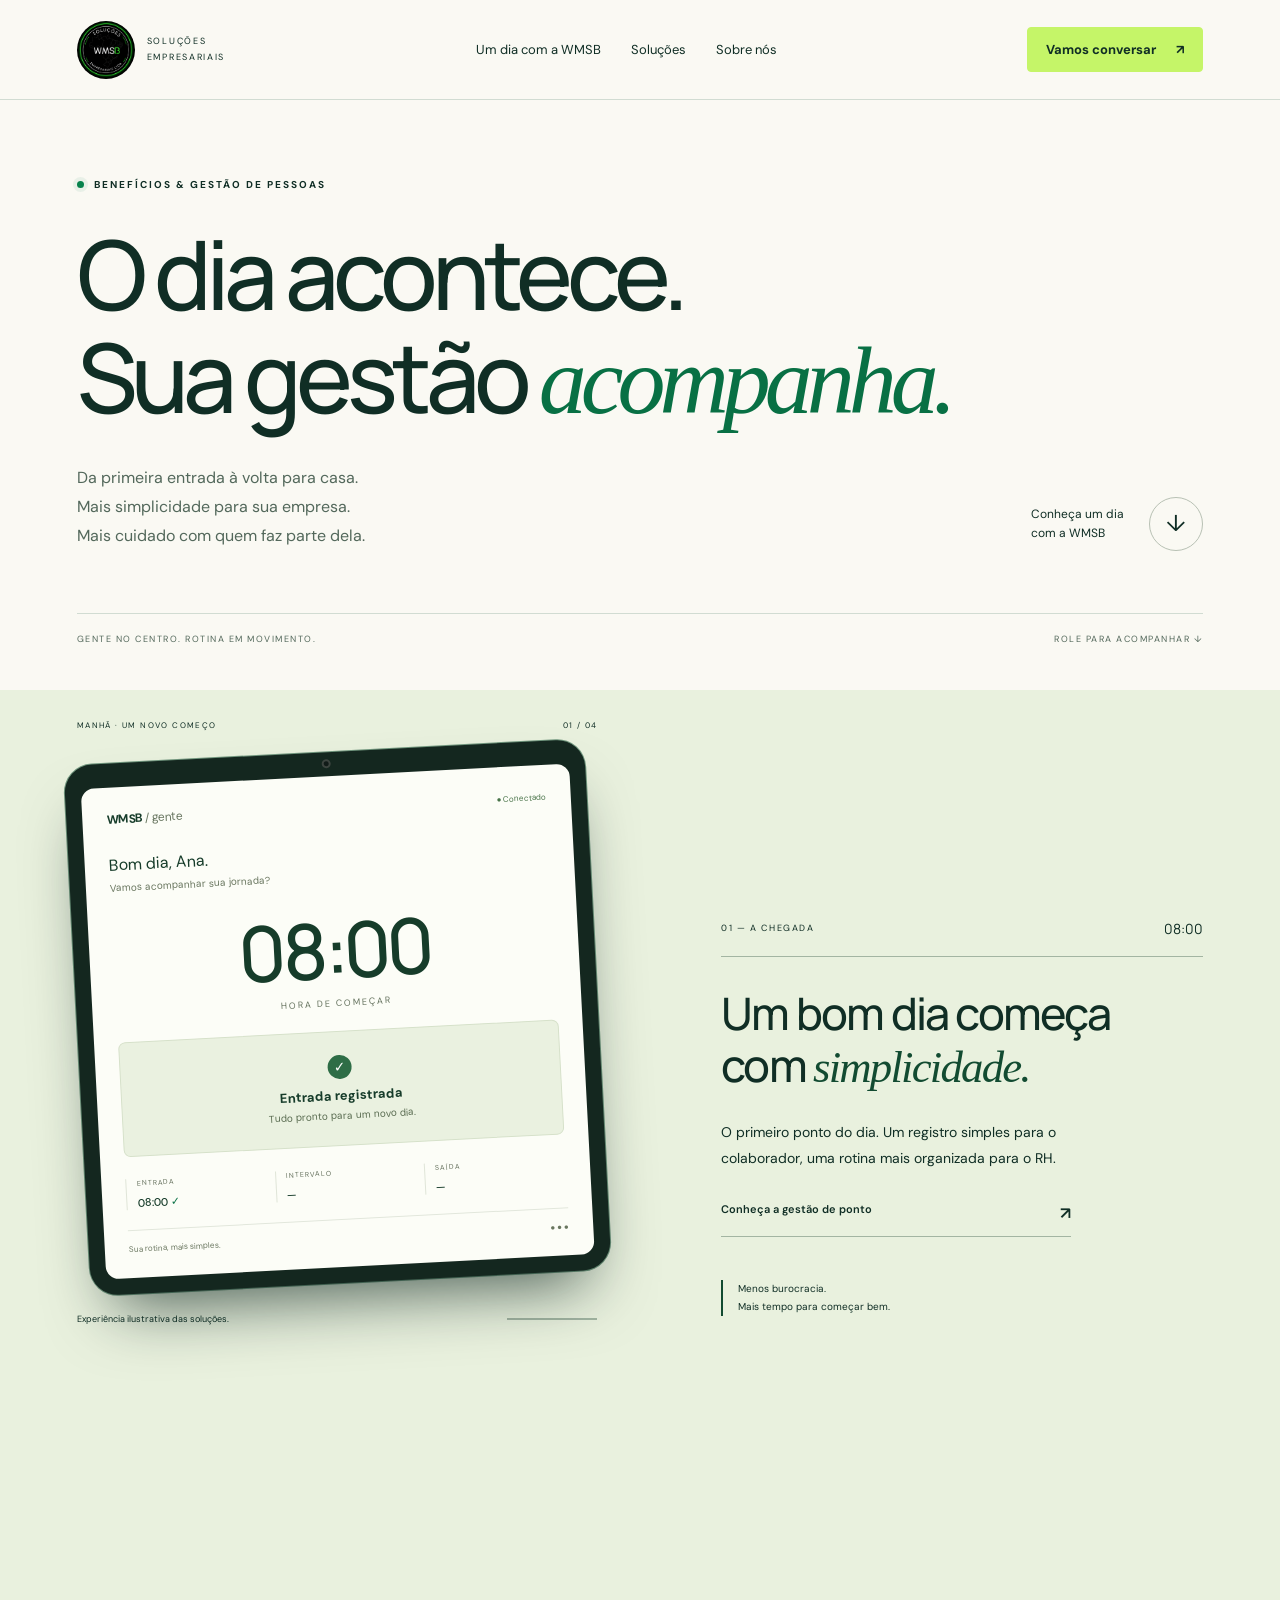
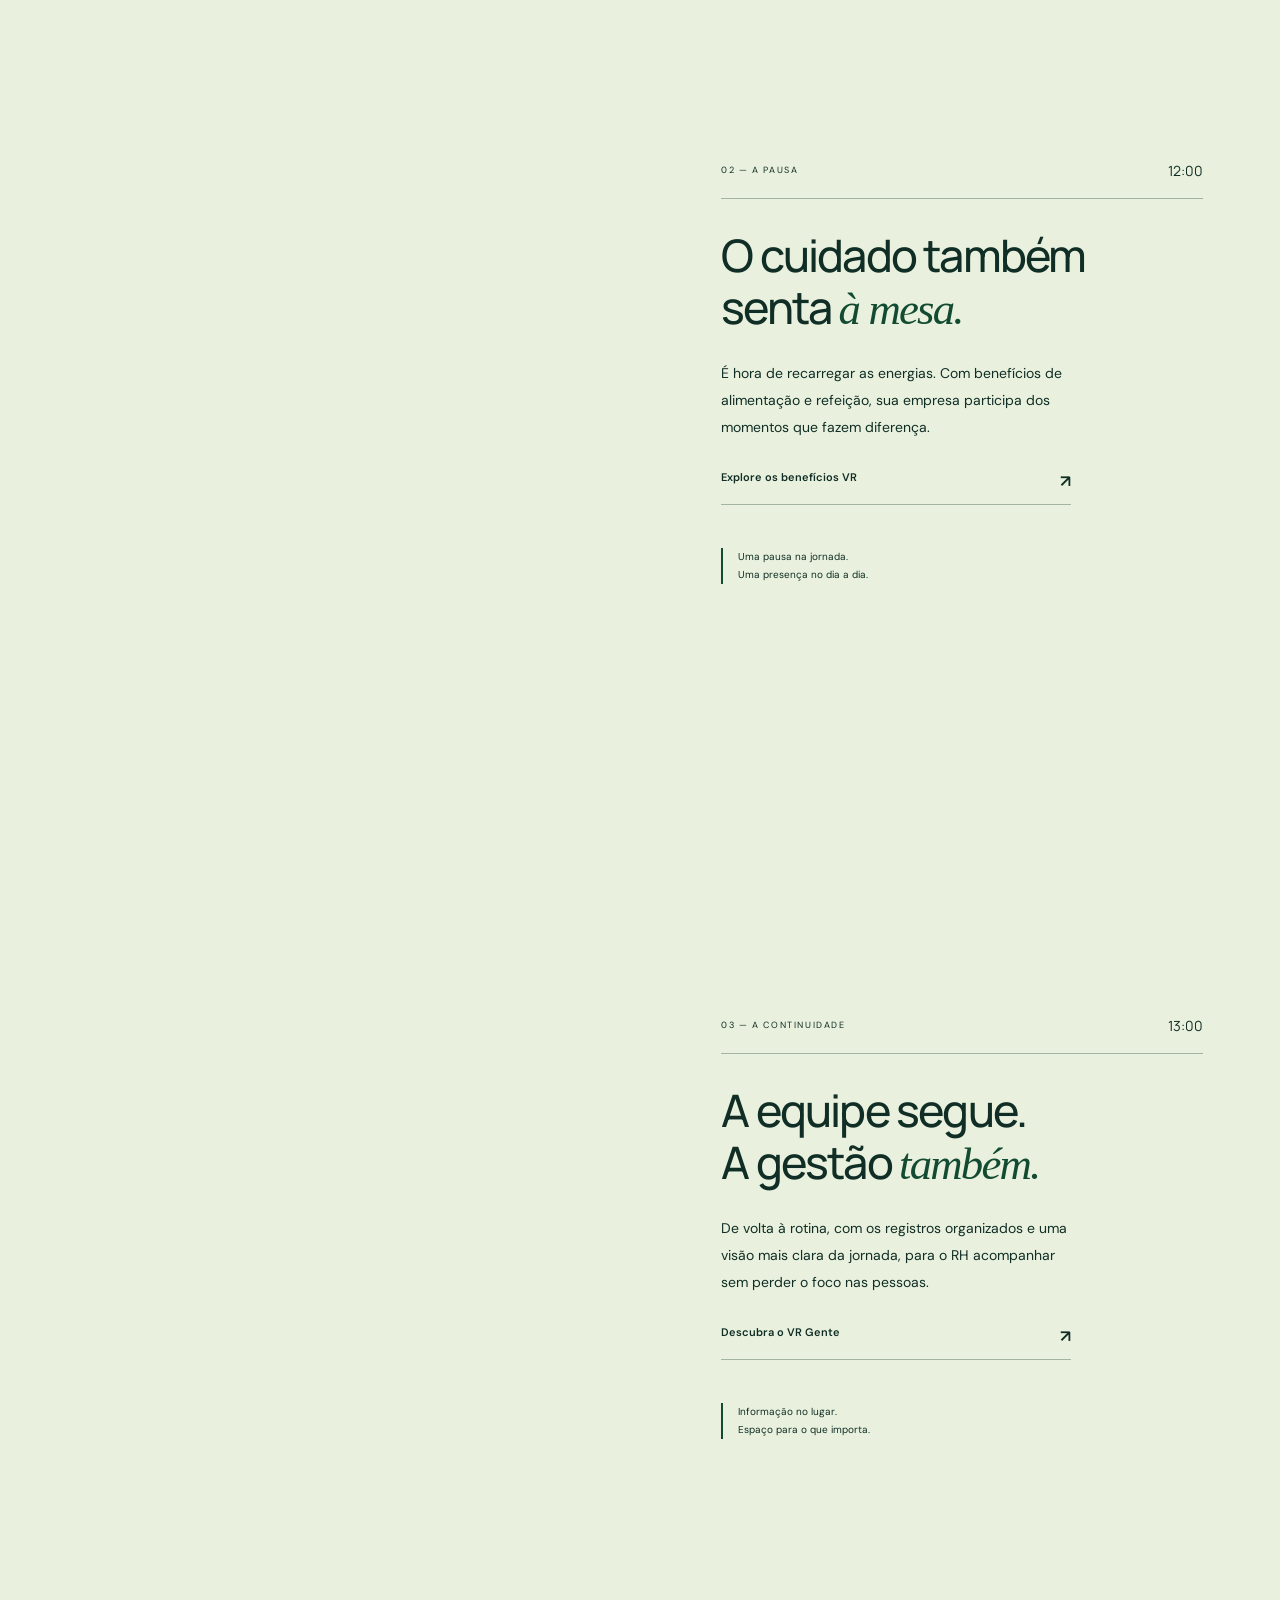
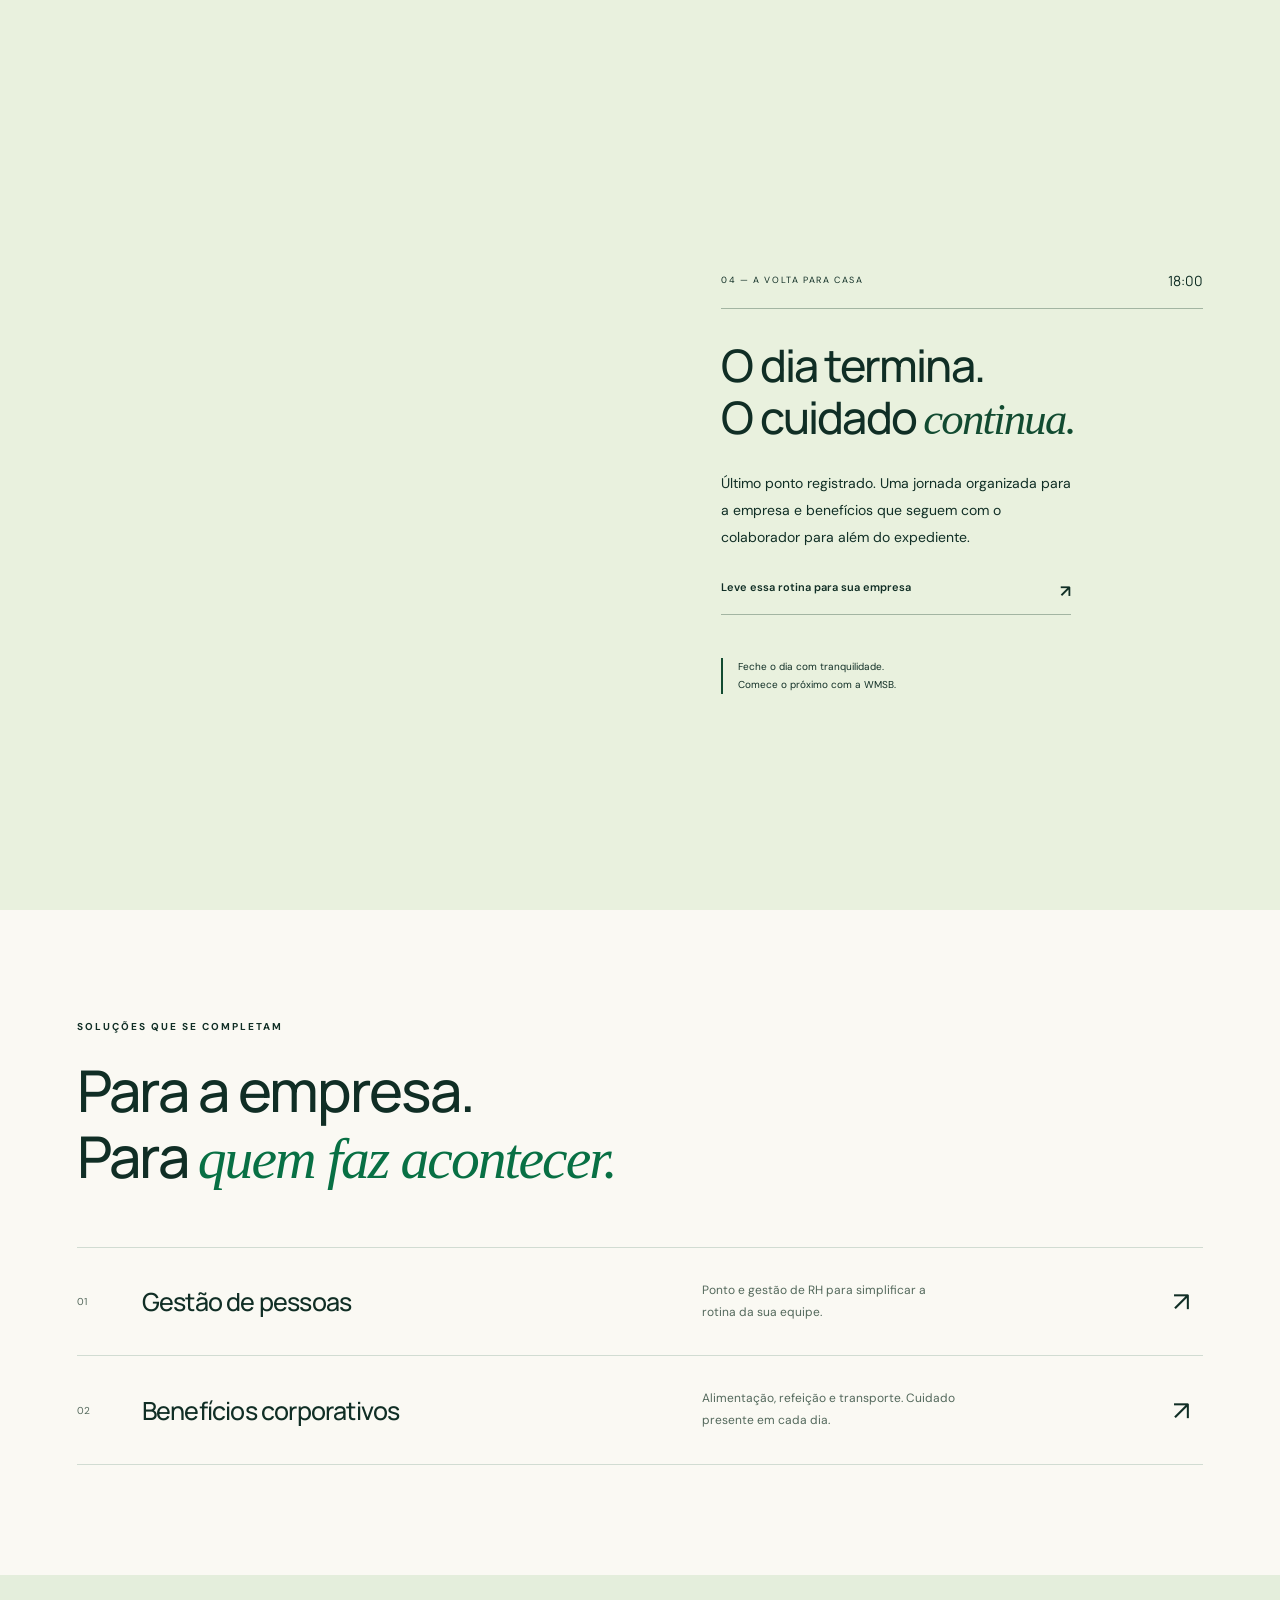
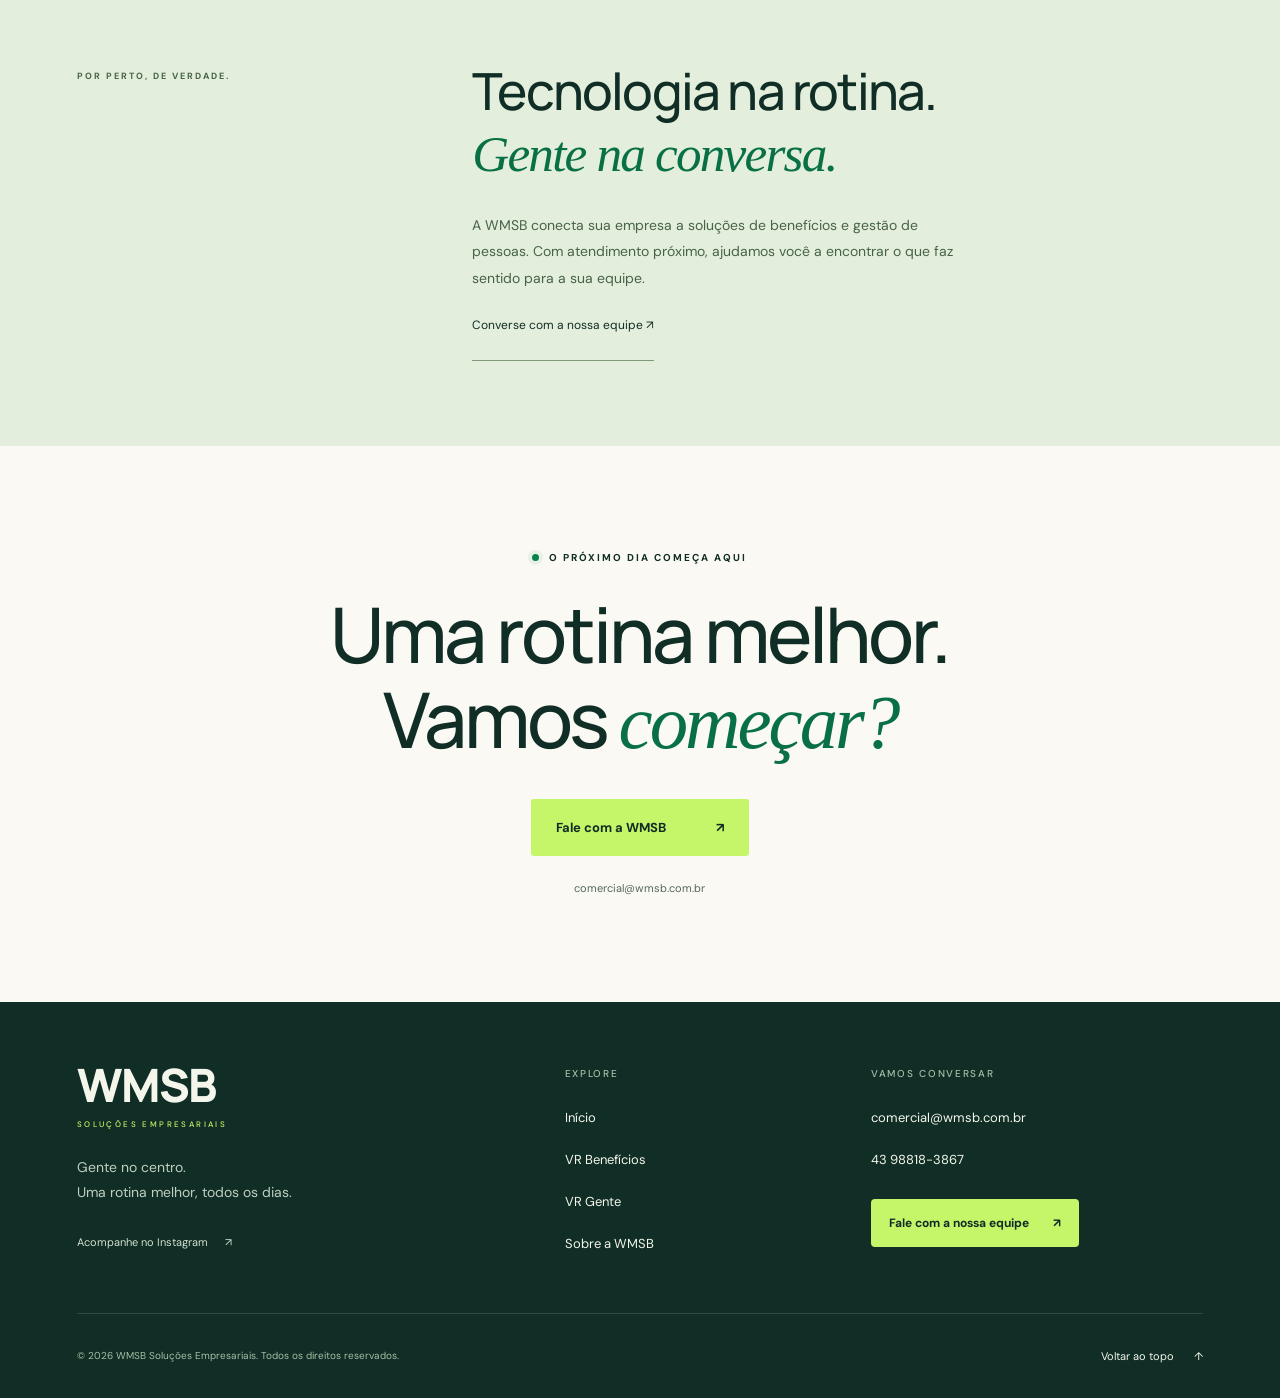
==== index.html @ fb1e9e21 "Add files via upload" ====
<!DOCTYPE html>
<html lang="pt-BR">
<head>
<meta charset="UTF-8"><meta name="viewport" content="width=device-width, initial-scale=1"><meta name="description" content="Benefícios corporativos e gestão de pessoas que acompanham cada momento do seu dia. Conheça a WMSB."><meta name="theme-color" content="#f4f3ed"><title>WMSB — O dia acontece. Sua gestão acompanha.</title><link rel="icon" href="img/favicon.png"><link rel="preconnect" href="https://fonts.googleapis.com"><link rel="preconnect" href="https://fonts.gstatic.com" crossorigin><link href="https://fonts.googleapis.com/css2?family=DM+Sans:wght@400;500;600;700&family=Manrope:wght@400;500;600;700;800&display=swap" rel="stylesheet"><link rel="stylesheet" href="story.css"><script src="story.js" defer></script>
</head>
<body>
<a class="skip" href="#conteudo">Ir para o conteúdo</a>
<header class="header"><a href="#inicio" class="brand" aria-label="WMSB início"><img src="img/logo.png" alt="WMSB"><span>SOLUÇÕES<br>EMPRESARIAIS</span></a><nav aria-label="Menu principal"><a href="#jornada">Um dia com a WMSB</a><a href="#solucoes">Soluções</a><a href="#sobre">Sobre nós</a></nav><a class="contact" href="https://wa.me/5543988183867" target="_blank" rel="noopener noreferrer">Vamos conversar <span aria-hidden="true">↗</span></a></header>
<main id="conteudo">
<section class="hero wrap" id="inicio"><div class="eyebrow"><span class="dot"></span> BENEFÍCIOS & GESTÃO DE PESSOAS</div><h1>O dia acontece.<br>Sua gestão <em>acompanha.</em></h1><div class="hero-bottom"><p>Da primeira entrada à volta para casa.<br>Mais simplicidade para sua empresa.<br>Mais cuidado com quem faz parte dela.</p><a class="round-link" href="#jornada"><span>Conheça um dia<br>com a WMSB</span><span class="circle" aria-hidden="true">↓</span></a></div><div class="hero-rule"><span>GENTE NO CENTRO. ROTINA EM MOVIMENTO.</span><span>ROLE PARA ACOMPANHAR ↓</span></div></section>
<div class="journey-intro wrap"><span class="eyebrow">CADA MOMENTO IMPORTA</span><p>Acompanhe um dia<br><em>com a WMSB.</em></p></div>
<section class="journey" id="jornada" aria-label="Uma jornada com a WMSB"><div class="journey-layout wrap"><div class="device-column"><div class="device-sticky"><div class="device-caption"><span id="day-phase">MANHÃ · UM NOVO COMEÇO</span><span id="scene-number">01 / 04</span></div><div class="tablet" data-scene="0"><div class="camera" aria-hidden="true"></div><div class="screen"><div class="screen-top"><strong>WMSB<span> / gente</span></strong><span class="online">● Conectado</span></div><div class="screen-greeting"><span id="greeting">Bom dia, Ana.</span><small>Vamos acompanhar sua jornada?</small></div><div class="clock" id="clock">08:00</div><div class="clock-label" id="clock-label">Hora de começar</div><div class="screen-content"><div class="confirm-mark" aria-hidden="true">✓</div><strong id="screen-title">Entrada registrada</strong><p id="screen-description">Tudo pronto para um novo dia.</p></div><div class="records"><div><span>ENTRADA</span><strong>08:00 <b>✓</b></strong></div><div><span>INTERVALO</span><strong id="record-break">—</strong></div><div><span>SAÍDA</span><strong id="record-exit">—</strong></div></div><div class="screen-bottom"><span>Sua rotina, mais simples.</span><span>● ● ●</span></div></div></div><div class="device-foot"><span>Experiência ilustrativa das soluções.</span><div class="progress-track"><span id="progress"></span></div></div></div></div>
<div class="mobile-clockbar" aria-hidden="true"><span class="mini-brand">WMSB<span> SUA JORNADA</span></span><div class="mini-time" id="mobile-clock">08:00</div><span class="mini-status" id="mobile-status">Entrada registrada</span><div class="mini-progress"><span id="mobile-progress"></span></div></div>
<div class="chapters">
<article class="chapter" data-step="0"><div class="chapter-label">01 — A CHEGADA <span>08:00</span></div><h2>Um bom dia começa<br>com <em>simplicidade.</em></h2><p>O primeiro ponto do dia. Um registro simples para o colaborador, uma rotina mais organizada para o RH.</p><a href="vr-gente.html">Conheça a gestão de ponto <span>↗</span></a><div class="chapter-note">Menos burocracia.<br>Mais tempo para começar bem.</div></article>
<article class="chapter" data-step="1"><div class="chapter-label">02 — A PAUSA <span>12:00</span></div><h2>O cuidado também<br>senta <em>à mesa.</em></h2><p>É hora de recarregar as energias. Com benefícios de alimentação e refeição, sua empresa participa dos momentos que fazem diferença.</p><a href="vr-beneficios.html">Explore os benefícios VR <span>↗</span></a><div class="chapter-note">Uma pausa na jornada.<br>Uma presença no dia a dia.</div></article>
<article class="chapter" data-step="2"><div class="chapter-label">03 — A CONTINUIDADE <span>13:00</span></div><h2>A equipe segue.<br>A gestão <em>também.</em></h2><p>De volta à rotina, com os registros organizados e uma visão mais clara da jornada, para o RH acompanhar sem perder o foco nas pessoas.</p><a href="vr-gente.html">Descubra o VR Gente <span>↗</span></a><div class="chapter-note">Informação no lugar.<br>Espaço para o que importa.</div></article>
<article class="chapter" data-step="3"><div class="chapter-label">04 — A VOLTA PARA CASA <span>18:00</span></div><h2>O dia termina.<br>O cuidado <em>continua.</em></h2><p>Último ponto registrado. Uma jornada organizada para a empresa e benefícios que seguem com o colaborador para além do expediente.</p><a href="#contato">Leve essa rotina para sua empresa <span>↗</span></a><div class="chapter-note">Feche o dia com tranquilidade.<br>Comece o próximo com a WMSB.</div></article>
</div></div></section>
<section class="solutions wrap" id="solucoes"><div class="section-heading"><span class="eyebrow">SOLUÇÕES QUE SE COMPLETAM</span><h2>Para a empresa.<br>Para <em>quem faz acontecer.</em></h2></div><a class="solution-row" href="vr-gente.html"><span class="row-number">01</span><h3>Gestão de pessoas</h3><p>Ponto e gestão de RH para simplificar a rotina da sua equipe.</p><span class="row-arrow">↗</span></a><a class="solution-row" href="vr-beneficios.html"><span class="row-number">02</span><h3>Benefícios corporativos</h3><p>Alimentação, refeição e transporte. Cuidado presente em cada dia.</p><span class="row-arrow">↗</span></a></section>
<section class="about" id="sobre"><div class="wrap about-grid"><span class="eyebrow">POR PERTO, DE VERDADE.</span><div><h2>Tecnologia na rotina.<br><em>Gente na conversa.</em></h2><p>A WMSB conecta sua empresa a soluções de benefícios e gestão de pessoas. Com atendimento próximo, ajudamos você a encontrar o que faz sentido para a sua equipe.</p><a href="https://wa.me/5543988183867" target="_blank" rel="noopener noreferrer">Converse com a nossa equipe ↗</a></div></div></section>
<section class="closing wrap" id="contato"><div class="eyebrow"><span class="dot"></span> O PRÓXIMO DIA COMEÇA AQUI</div><h2>Uma rotina melhor.<br>Vamos <em>começar?</em></h2><a class="button" href="https://wa.me/5543988183867?text=Ol%C3%A1!%20Quero%20conhecer%20as%20solu%C3%A7%C3%B5es%20da%20WMSB%20para%20minha%20empresa." target="_blank" rel="noopener noreferrer">Fale com a WMSB <span>↗</span></a><a class="email" href="mailto:comercial@wmsb.com.br">comercial@wmsb.com.br</a></section>
</main><footer class="site-footer"><div class="wrap footer-main"><div class="footer-identity"><a class="footer-wordmark" href="index.html" aria-label="WMSB início">WMSB<span>SOLUÇÕES EMPRESARIAIS</span></a><p>Gente no centro.<br>Uma rotina melhor, todos os dias.</p><a class="footer-social-link" href="https://www.instagram.com/wmsbsolucoes/" target="_blank" rel="noopener noreferrer">Acompanhe no Instagram <span aria-hidden="true">↗</span></a></div><nav class="footer-column" aria-label="Navegação do rodapé"><h2>Explore</h2><a href="index.html">Início</a><a href="vr-beneficios.html">VR Benefícios</a><a href="vr-gente.html">VR Gente</a><a href="index.html#sobre">Sobre a WMSB</a></nav><div class="footer-column footer-talk"><h2>Vamos conversar</h2><a href="mailto:comercial@wmsb.com.br">comercial@wmsb.com.br</a><a href="tel:+5543988183867">43 98818-3867</a><a class="footer-contact" href="https://wa.me/5543988183867">Fale com a nossa equipe <span aria-hidden="true">↗</span></a></div></div><div class="wrap footer-base"><small>© 2026 WMSB Soluções Empresariais.<br class="footer-mobile-break"> Todos os direitos reservados.</small><a href="#inicio">Voltar ao topo <span aria-hidden="true">↑</span></a></div></footer>
<dialog class="contact-dialog" id="contact-dialog" aria-labelledby="contact-title" aria-describedby="contact-description">
<div class="dialog-heading"><span class="eyebrow">VAMOS CONVERSAR</span><button type="button" class="dialog-close" aria-label="Fechar formulário">×</button></div>
<h2 id="contact-title">O próximo passo<br>é <em>com a gente.</em></h2>
<p id="contact-description">Conte um pouco sobre sua empresa. Ao continuar, seus dados serão enviados em uma mensagem no WhatsApp.</p>
<form id="contact-form">
<div class="form-grid">
<label>Seu nome<input name="nome" autocomplete="name" required maxlength="120"></label>
<label>Empresa<input name="empresa" autocomplete="organization" required maxlength="160"></label>
<label>Ramo de atividade<input name="ramo" required maxlength="160"></label>
<label>Quantidade de funcionários<input name="funcionarios" type="number" min="1" step="1" inputmode="numeric" required></label>
<label class="full-field">Solução de interesse<select name="solucao" required><option value="" disabled selected>Selecione uma solução</option><option>VR Gente</option><option>VR Benefícios</option></select></label>
<label class="full-field">Dúvidas ou mensagem <span class="optional">(opcional)</span><textarea name="mensagem" rows="3" maxlength="2000" placeholder="Como podemos ajudar sua equipe?"></textarea></label>
</div>
<div class="form-actions"><button class="cancel-contact" type="button">Cancelar</button><button class="send-contact" type="submit">Continuar no WhatsApp <span aria-hidden="true">↗</span></button></div>
</form></dialog>
<script src="contact.js" defer></script>
</body></html>
---- story.css ----
:root{--paper:#f4f3ed;--ink:#19352b;--green:#276b46;--muted:#68746a;--line:#d6dbd1;--accent:#d5ec9e}*{box-sizing:border-box}html{scroll-behavior:smooth;scroll-padding-top:100px}body{margin:0;background:var(--paper);color:var(--ink);font-family:'DM Sans',sans-serif;-webkit-font-smoothing:antialiased}a{color:inherit;text-decoration:none}a:focus-visible{outline:3px solid var(--green);outline-offset:6px}::selection{background:var(--accent)}.wrap{width:min(1240px,88%);margin-inline:auto}.header{min-height:100px;display:flex;align-items:center;justify-content:space-between;padding:16px 6%;gap:24px;border-bottom:1px solid var(--line)}.brand{display:flex;align-items:center;gap:12px}.brand img{height:58px;width:58px;object-fit:contain;border-radius:50%}.brand>span{font-size:9px;letter-spacing:1.7px;line-height:1.7}.header nav{display:flex;gap:30px;font-size:13px}.header nav a:hover,.email:hover{text-decoration:underline}.contact{font-size:13px;padding:13px 18px;border:1px solid #aab8a9;border-radius:4px}.contact span{margin-left:20px}.hero{padding-top:78px}.eyebrow{font-size:10px;font-weight:700;letter-spacing:2px;display:flex;gap:10px;align-items:center}.dot{width:7px;height:7px;background:var(--green);border-radius:50%}h1,h2,h3,p{margin:0}h1,h2,h3{font-family:Manrope,sans-serif;font-weight:500}h1{font-size:clamp(54px,7.5vw,108px);line-height:1.07;letter-spacing:-6px;margin-top:32px}em{font-family:Georgia,serif;font-weight:400;color:var(--green)}.hero-bottom{display:flex;align-items:end;justify-content:space-between;padding:32px 0 62px}.hero-bottom p{font-size:16px;line-height:1.8;color:var(--muted)}.round-link{display:flex;align-items:center;gap:25px;font-size:12px;line-height:1.6}.circle{width:54px;height:54px;border:1px solid #b8c1b4;border-radius:50%;display:grid;place-items:center;font-size:23px;transition:background .2s}.round-link:hover .circle{background:var(--accent)}.hero-rule{border-top:1px solid var(--line);display:flex;justify-content:space-between;padding:19px 0;font-size:9px;letter-spacing:1.5px;color:var(--muted)}.journey{background:#e7ebdf;margin-top:26px}.journey-layout{display:grid;grid-template-columns:1.08fr 1fr;gap:11%}.device-column{min-width:0}.device-sticky{position:sticky;top:max(20px,calc((100vh - 570px)/2));padding:30px 0}.device-caption{display:flex;justify-content:space-between;font-size:8px;letter-spacing:1.4px;margin-bottom:22px;color:#5a6c59}.tablet{position:relative;border-radius:28px;padding:24px 16px 16px;background:#28312d;box-shadow:0 32px 48px -28px #213b3a80,0 0 0 1px #5c645d;transform:rotate(-3deg);transition:transform .7s}.tablet[data-scene="1"]{transform:rotate(1deg)}.tablet[data-scene="2"]{transform:rotate(-1deg)}.tablet[data-scene="3"]{transform:rotate(0)}.camera{position:absolute;top:9px;left:50%;width:5px;height:5px;background:#111b18;border-radius:50%;box-shadow:0 0 0 2px #3c443f}.screen{background:#fafbf6;border-radius:13px;padding:24px;overflow:hidden}.screen-top{display:flex;justify-content:space-between;align-items:center;font-size:12px}.screen-top strong{letter-spacing:-.5px}.screen-top strong span{font-weight:400;color:#687660}.online{color:#487348;font-size:8px}.screen-greeting{display:flex;flex-direction:column;gap:6px;margin-top:27px;font-size:16px}.screen-greeting small{font-size:10px;color:#69765f}.clock{font-family:Manrope,sans-serif;font-weight:500;font-size:clamp(60px,6vw,86px);letter-spacing:-5px;text-align:center;margin-top:18px;font-variant-numeric:tabular-nums;line-height:1.25}.clock-label{text-align:center;font-size:9px;text-transform:uppercase;letter-spacing:2px;color:#65725e}.screen-content{display:flex;flex-direction:column;align-items:center;justify-content:center;background:#eaf1e0;border:1px solid #d6e1ca;border-radius:7px;margin:22px 0;padding:15px 7px;min-height:115px;transition:background .4s}.confirm-mark{border-radius:50%;width:24px;height:24px;background:#2e6d46;color:white;display:grid;place-items:center;font-size:14px;margin-bottom:8px}.screen-content strong{font-size:13px}.screen-content p{font-size:10px;color:#5a6c51;margin-top:5px;text-align:center}.tablet[data-scene="1"] .screen-content{background:#f4edda;border-color:#e4d9ba}.tablet[data-scene="1"] .confirm-mark{background:#967d3b}.records{display:grid;grid-template-columns:repeat(3,1fr);gap:8px}.records>div{display:flex;flex-direction:column;gap:8px;border-left:1px solid #e0e5d8;padding-left:10px}.records span{font-size:7px;letter-spacing:1px;color:#65715d}.records strong{font-size:11px;font-weight:500}.records b{color:var(--green);font-weight:400}.screen-bottom{display:flex;justify-content:space-between;border-top:1px solid #e2e7dc;margin-top:20px;padding-top:13px;font-size:8px;color:#69765f}.device-foot{margin-top:30px;display:flex;align-items:center;justify-content:space-between;gap:20px;font-size:9px;color:#617058}.progress-track{width:90px;height:2px;background:#cad2bf}.progress-track span{display:block;width:0;height:100%;background:var(--green)}.chapter{min-height:95vh;display:flex;justify-content:center;flex-direction:column;padding:100px 0}.chapter-label{display:flex;align-items:center;justify-content:space-between;font-size:9px;letter-spacing:1.6px;color:#64735c;margin-bottom:30px;border-bottom:1px solid #c8d1bf;padding-bottom:18px}.chapter-label span{font-family:Manrope,sans-serif;font-size:14px;letter-spacing:0}.chapter h2{font-size:clamp(32px,3.5vw,49px);line-height:1.17;letter-spacing:-1.8px}.chapter p{font-size:14px;line-height:1.9;color:#63715d;margin-top:25px;max-width:350px}.chapter>a{font-size:11px;font-weight:600;display:flex;justify-content:space-between;border-bottom:1px solid #aebca4;padding:18px 0 12px;margin-top:12px;max-width:350px}.chapter>a span{font-size:17px}.chapter-note{font-size:10px;line-height:1.8;color:#63735a;margin-top:43px;padding-left:15px;border-left:2px solid #a6ba92}.solutions{padding-block:110px}.section-heading{margin-bottom:55px}.section-heading h2{font-size:clamp(36px,4.5vw,62px);letter-spacing:-2px;line-height:1.15;margin-top:24px}.solution-row{display:grid;grid-template-columns:40px 1.2fr 1fr 30px;gap:25px;align-items:center;border-top:1px solid var(--line);padding:32px 0}.solution-row:last-child{border-bottom:1px solid var(--line)}.row-number{font-size:10px;color:var(--muted)}.solution-row h3{font-size:25px;letter-spacing:-.8px}.solution-row p{font-size:12px;line-height:1.8;color:var(--muted);max-width:260px}.row-arrow{font-size:27px;transition:transform .2s}.solution-row:hover .row-arrow{transform:translate(4px,-4px)}.about{background:#203d30;color:#f2f2e9;padding:85px 0}.about-grid{display:grid;grid-template-columns:1fr 2fr;gap:30px}.about .eyebrow{align-self:start;font-size:9px;color:#b5c5a9;margin-top:10px}.about h2{font-size:clamp(32px,4vw,52px);line-height:1.2;letter-spacing:-1.8px}.about em{color:#c4dd9e}.about p{max-width:490px;margin-top:27px;font-size:14px;line-height:1.9;color:#bccbbb}.about a{display:inline-block;margin-top:26px;font-size:12px;border-bottom:1px solid #798f76;padding-bottom:9px}.closing{padding-block:105px;text-align:center}.closing .eyebrow{justify-content:center}.closing h2{font-size:clamp(48px,6vw,82px);line-height:1.1;letter-spacing:-3px;margin-top:28px}.button{display:flex;width:max-content;gap:50px;align-items:center;margin:34px auto 20px;background:var(--ink);color:#f7f7ee;font-size:13px;padding:20px 25px;border-radius:3px;transition:background .2s}.button:hover{background:var(--green)}.email{font-size:11px;color:var(--muted)}.footer{border-top:1px solid var(--line);display:flex;align-items:center;justify-content:space-between;gap:25px;padding-block:30px 40px}.footer-name{font-family:Manrope,sans-serif;font-size:24px;font-weight:800;letter-spacing:-1px}.footer-name span{display:block;font-family:'DM Sans',sans-serif;font-size:8px;font-weight:400;letter-spacing:1px;margin-top:4px}.footer>div{display:flex;gap:25px;font-size:10px}.footer small{font-size:8px;color:var(--muted)}.skip{position:absolute;top:-100px;left:20px;background:white;padding:12px;z-index:20}.skip:focus{top:10px}
@media(min-width:1500px){.chapter{min-height:850px}}@media(max-width:900px){.header nav{gap:15px;font-size:11px}.brand>span{display:none}.journey-layout{gap:7%}.screen{padding:18px}.device-caption{font-size:7px;letter-spacing:.8px}.chapter h2{font-size:34px}.solution-row{gap:15px}.solution-row h3{font-size:21px}.hero h1{letter-spacing:-3px}.device-sticky{top:max(20px,calc((100vh - 520px)/2))}}
@media(max-width:600px){html{scroll-padding-top:20px}.header{min-height:80px;padding:12px 6%;gap:12px}.brand img{width:47px;height:47px}.header nav{display:none}.contact{font-size:11px;padding:11px 14px}.hero{padding-top:48px}.hero .eyebrow{font-size:8px;letter-spacing:1.3px}h1{font-size:clamp(38px,11.8vw,58px);letter-spacing:-2.8px;margin-top:26px}.hero-bottom{align-items:start;gap:22px;padding:25px 0 35px}.hero-bottom p{font-size:12px;line-height:1.8}.round-link{font-size:9px;gap:12px}.circle{width:35px;height:35px;font-size:17px;flex-shrink:0}.hero-rule{font-size:7px;letter-spacing:.6px;gap:20px}.hero-rule span:last-child{max-width:80px;text-align:right}.journey{margin-top:12px}.journey-layout{display:block}.device-column{position:sticky;top:0;z-index:2;margin-inline:-6.82%;padding:0 6%;background:#e7ebdf;border-bottom:1px solid #cbd3c1}.device-sticky{position:relative;top:auto;max-width:310px;margin:auto;padding:17px 0 10px}.device-caption{margin-bottom:10px;font-size:6px}.tablet{padding:17px 10px 10px;border-radius:20px;transform:none!important}.camera{top:6px;width:4px;height:4px}.screen{padding:13px 17px;border-radius:10px;min-height:230px}.screen-top{font-size:10px}.screen-greeting{margin-top:13px;font-size:12px;gap:3px}.screen-greeting small{font-size:8px}.online{font-size:7px}.clock{font-size:52px;letter-spacing:-3px;margin-top:5px;line-height:1.1}.clock-label{font-size:7px;letter-spacing:1.2px}.screen-content{margin:10px 0;padding:8px;min-height:57px}.confirm-mark{display:none}.screen-content strong{font-size:10px}.screen-content p{font-size:8px;margin-top:4px}.records{gap:5px}.records>div{gap:4px;padding-left:6px}.records span{font-size:6px}.records strong{font-size:9px}.screen-bottom{display:none}.device-foot{margin-top:9px;font-size:7px}.progress-track{width:65px}.chapter{min-height:78vh;padding:45px 0 65px}.chapter-label{margin-bottom:18px}.chapter h2{font-size:36px}.chapter p{font-size:13px;margin-top:18px;line-height:1.8}.chapter-note{margin-top:22px}.chapter>a{font-size:11px;padding-top:12px}.solutions{padding-block:65px}.section-heading h2{font-size:38px}.section-heading{margin-bottom:35px}.solution-row{grid-template-columns:20px 1fr 25px;gap:12px;padding:24px 0}.solution-row h3{font-size:21px}.solution-row p{grid-column:2;grid-row:2;font-size:11px;max-width:240px}.row-arrow{grid-column:3;grid-row:1 / 3}.about{padding-block:55px}.about-grid{display:block}.about h2{margin-top:26px;font-size:36px}.about p{font-size:13px}.closing{padding-block:65px}.closing .eyebrow{font-size:8px}.closing h2{font-size:50px;letter-spacing:-2px}.footer{flex-wrap:wrap;gap:25px}.footer>div{flex-direction:column;gap:10px;text-align:right}.footer small{width:100%}.eyebrow{font-size:9px}}
@media(max-height:650px) and (max-width:600px){.device-sticky{max-width:260px;padding-top:8px}.device-caption{display:none}.screen{min-height:0;padding:10px 15px}.screen-greeting{display:none}.clock{font-size:40px}.device-foot{margin-top:7px}.chapter{min-height:85vh}}
@media(prefers-reduced-motion:reduce){html{scroll-behavior:auto}*,*::before,*::after{transition:none!important;animation:none!important}}

/* Verde profundo, verde vivo e base clara: mais contraste na narrativa. */
:root{--paper:#faf9f3;--ink:#102e25;--green:#087044;--muted:#53685b;--line:#d1dcd2;--accent:#c5f568}
.contact{background:var(--accent);border-color:var(--accent);font-weight:700;min-height:44px;display:flex;align-items:center}
.contact:hover{background:#b6ec51}
.dot{background:#07824c;box-shadow:0 0 0 4px #07824c12}
.journey{background:#123d30;color:#f6f8ef}
.device-caption,.device-foot{color:#bfd2be}
.tablet{background:#14271f;box-shadow:0 36px 65px -25px #041c18b3,0 0 0 1px #71977e}
.screen{color:#163c2a;background:#fcfdf7}
.chapter-label{color:#c3dda7;border-color:#446452}
.chapter h2 em{color:var(--accent)}
.chapter p{color:#c8d8cc}
.chapter>a{border-color:#729578;color:#f3fae9;min-height:44px}
.chapter>a:hover{color:var(--accent)}
.chapter-note{color:#b1c9b6;border-color:#b6e770}
.progress-track{background:#446652}.progress-track span{background:var(--accent)}
.round-link:hover .circle{border-color:#087044}
.solution-row:hover h3{color:var(--green)}
.about{background:#e4eedc;color:var(--ink)}
.about .eyebrow,.about p{color:#466348}.about em{color:var(--green)}.about a{border-color:#809978;min-height:44px}
.button{background:var(--accent);color:var(--ink);font-weight:700}.button:hover{background:#b6ec51;color:var(--ink)}
.contact-open{overflow:hidden}
.contact-dialog{border:1px solid #d2ddce;border-radius:18px;background:var(--paper);color:var(--ink);width:min(580px,calc(100% - 32px));max-height:calc(100dvh - 40px);margin:auto;padding:28px;overflow-y:auto;overscroll-behavior:contain;box-shadow:0 30px 100px #00180f40}
.contact-dialog::backdrop{background:#071f19b3;backdrop-filter:blur(5px)}
.dialog-heading{display:flex;align-items:center;justify-content:space-between;gap:16px}
.dialog-close{width:44px;height:44px;border:1px solid #c8d6c5;background:transparent;border-radius:50%;color:var(--ink);font-size:27px;cursor:pointer;flex-shrink:0}
.dialog-close:hover{background:#e4eedc}
.contact-dialog h2{font-size:36px;line-height:1.15;letter-spacing:-1.2px;margin-top:8px}
.contact-dialog>p{font-size:13px;line-height:1.7;color:var(--muted);margin:16px 0 24px}
.form-grid{display:grid;grid-template-columns:1fr 1fr;gap:18px 16px}
.form-grid label{display:flex;flex-direction:column;gap:8px;font-size:12px;font-weight:600;min-width:0}
.full-field{grid-column:1 / -1}.optional{font-weight:400;color:var(--muted)}
.form-grid input,.form-grid select,.form-grid textarea{width:100%;min-width:0;min-height:46px;padding:11px 12px;border:1px solid #aebbab;border-radius:6px;background:#fffef9;color:var(--ink);font:inherit;font-size:16px;font-weight:400}
.form-grid textarea{resize:vertical;min-height:90px}.form-grid input:focus,.form-grid select:focus,.form-grid textarea:focus{outline:2px solid var(--green);outline-offset:2px}
.form-actions{display:flex;justify-content:flex-end;gap:12px;margin-top:24px}
.form-actions button{font:inherit;font-size:13px;min-height:48px;border-radius:6px;padding:12px 18px;cursor:pointer}
.cancel-contact{background:transparent;border:1px solid #aebbab;color:var(--ink)}
.send-contact{background:var(--accent);color:var(--ink);border:1px solid #b4df68;font-weight:700!important}.send-contact:hover{background:#b6ec51}.send-contact span{margin-left:12px}
button:focus-visible{outline:3px solid var(--green);outline-offset:3px}
@media(max-width:600px){.device-column{background:#123d30;border-color:#446452}.device-sticky{max-width:290px}.device-caption,.device-foot{color:#c3d8bd}.contact-dialog{padding:20px;width:calc(100% - 24px);max-height:calc(100dvh - 24px);border-radius:14px}.contact-dialog h2{font-size:31px}.form-grid{grid-template-columns:1fr;gap:16px}.full-field{grid-column:auto}.form-actions{flex-direction:column-reverse;gap:10px}.form-actions button{width:100%;min-height:48px}.round-link{min-height:44px}.footer>div a{display:flex;align-items:center;min-height:44px}.chapter h2{font-size:clamp(29px,8.5vw,36px)}}

/* No celular, o tablet une a abertura e a jornada. */
.journey-intro,.mobile-clockbar{display:none}
@media(max-width:600px){
  html{scroll-padding-top:110px}
  .hero{padding-top:36px}
  .hero-bottom{display:block;padding:23px 0 24px}
  .hero-bottom p{font-size:14px;line-height:1.8;max-width:100%;text-wrap:pretty}
  .round-link{justify-content:space-between;width:100%;margin-top:20px;font-size:12px;line-height:1.5}
  .round-link>span:first-child br{display:none}
  .circle{width:44px;height:44px;font-size:21px}
  .hero-rule{padding:16px 0;font-size:8px;line-height:1.6}
  .hero-rule span:last-child{display:none}
  .journey-intro{display:block;padding:30px 0 22px}
  .journey-intro .eyebrow{font-size:8px;letter-spacing:1.5px;color:var(--muted)}
  .journey-intro p{font-family:Manrope,sans-serif;font-size:29px;line-height:1.2;letter-spacing:-1px;margin-top:14px}
  .journey{margin-top:0;background:linear-gradient(to bottom,var(--paper) 0px,var(--paper) 150px,#123d30 150px,#123d30 100%)}
  .device-column{position:relative;top:auto;margin:0;padding:0;background:transparent;border:0;z-index:1}
  .device-sticky{position:relative;max-width:310px;padding:0 0 20px;margin:auto}
  .device-caption{color:#4e6959;margin-bottom:14px;font-size:7px}
  .device-foot{color:#c3d8bd;font-size:8px;margin-top:20px}
  .tablet{border-radius:23px;padding:20px 12px 12px;box-shadow:0 25px 45px -18px #041c1899,0 0 0 1px #71977e}
  .screen{padding:18px;min-height:260px}
  .screen-top{font-size:11px}.screen-greeting{display:flex;font-size:13px;margin-top:16px}
  .screen-greeting small{font-size:9px}.clock{font-size:62px;margin-top:12px}
  .screen-content{min-height:65px;margin-block:13px}.screen-content strong{font-size:11px}.screen-content p{font-size:9px}
  .records strong{font-size:10px}.records span{font-size:7px}
  .mobile-clockbar{position:sticky;top:0;z-index:3;display:grid;grid-template-columns:1fr auto;gap:4px 16px;align-items:center;min-height:88px;margin:0 -6.82%;padding:14px 6% 17px;background:#123d30;border-bottom:1px solid #55725b;box-shadow:0 12px 20px -20px #000}
  .mini-brand{font-family:Manrope,sans-serif;font-size:11px;font-weight:800;letter-spacing:.3px}
  .mini-brand>span{display:block;font-family:'DM Sans',sans-serif;font-size:7px;font-weight:400;letter-spacing:1.2px;color:#b7cdb6;margin-top:4px}
  .mini-time{grid-column:2;grid-row:1 / 3;font-family:Manrope,sans-serif;font-size:34px;line-height:1;font-variant-numeric:tabular-nums;letter-spacing:-1.5px;color:var(--accent)}
  .mini-status{font-size:10px;color:#d7e6ce;line-height:1.4}
  .mini-progress{position:absolute;bottom:0;left:0;right:0;height:2px;background:#3e5f4c}.mini-progress>span{display:block;width:0;height:100%;background:var(--accent)}
  .chapter{min-height:calc(100svh - 90px);padding:42px 0 52px}
  .chapter h2{font-size:clamp(29px,8.5vw,38px)}
  .chapter p{font-size:14px;line-height:1.85}
  .chapter-label{font-size:9px;line-height:1.5;gap:10px}
  .chapter>a{font-size:12px;padding-block:16px}
  .chapter-note{font-size:11px;margin-top:24px}
}
@media(max-width:600px) and (max-height:650px){
  .device-sticky{max-width:275px}.screen{min-height:230px;padding:14px 16px}.clock{font-size:52px}.screen-greeting{margin-top:10px}.device-caption{display:flex}.mobile-clockbar{min-height:78px;padding-block:10px 13px}.chapter{min-height:calc(100svh - 80px)}
}

/* O próprio tablet permanece em cena durante toda a jornada mobile. */
@media(max-width:600px){
  html{scroll-padding-top:300px}
  .mobile-clockbar{display:none}
  .device-column{position:sticky;top:0;z-index:3;margin-inline:-6.82%;padding:12px 6% 10px;background:linear-gradient(to bottom,var(--paper) 0,var(--paper) 140px,#123d30 140px,#123d30 100%);border-bottom:1px solid #45664f}
  .device-sticky{max-width:285px;padding:0;margin:auto}
  .device-caption{display:flex;margin-bottom:10px;font-size:7px}
  .tablet{padding:18px 10px 10px;border-radius:23px}
  .screen{min-height:0;padding:12px 16px;border-radius:13px}
  .screen-top{font-size:11px}
  .screen-greeting{display:flex;margin-top:10px;font-size:12px;gap:3px}
  .screen-greeting small{display:none}
  .clock{font-size:55px;line-height:1.1;margin-top:7px}
  .clock-label{font-size:7px;letter-spacing:1.2px}
  .screen-content{min-height:51px;margin:10px 0;padding:7px 5px}
  .screen-content strong{font-size:11px}
  .screen-content p{font-size:9px;line-height:1.4}
  .records span{font-size:6px}.records strong{font-size:9px}
  .device-foot{margin-top:10px;font-size:7px}
  .chapter{min-height:calc(100svh - 280px);padding:35px 0 45px}
}
@media(max-width:600px) and (max-height:650px){
  .device-column{padding-top:9px;padding-bottom:9px;background:linear-gradient(to bottom,var(--paper) 0,var(--paper) 105px,#123d30 105px,#123d30 100%)}
  .device-sticky{max-width:250px}
  .device-caption{display:none}
  .screen{padding:10px 14px}.screen-greeting{display:none}
  .clock{font-size:43px;margin-top:5px}
  .screen-content{min-height:42px;margin:7px 0}.screen-content p{display:none}
  .device-foot{margin-top:8px}
  .chapter{min-height:calc(100svh - 220px);padding-block:28px 36px}
}

/* Capítulos seguem a altura do conteúdo, sem telas vazias entre momentos. */
@media(max-width:600px){
  .chapter{min-height:0;justify-content:flex-start;padding:30px 0 32px}
  .chapter + .chapter{padding-top:24px}
  .chapter-label{margin-bottom:18px}
  .chapter p{margin-top:16px}
  .chapter-note{margin-top:18px}
}

/* A luz acompanha a hora exibida no tablet, em ambos os sentidos do scroll. */
.journey{--day-bg:#e9f1de;--day-ink:#102e25;--day-accent:#124b31;--day-line:#173d2b55;--day-screen:#fcfdf7;background:var(--day-bg);color:var(--day-ink)}
.journey .chapter-label,.journey .chapter p,.journey .chapter-note,.journey .device-caption,.journey .device-foot{color:var(--day-ink)}
.journey .chapter-label,.journey .chapter>a{border-color:var(--day-line)}
.journey .chapter h2 em,.journey .chapter>a:hover{color:var(--day-accent)}
.journey .chapter>a{color:var(--day-ink)}
.journey .chapter-note{border-color:var(--day-accent)}
.journey .progress-track{background:var(--day-line)}
.journey .progress-track span{background:var(--day-accent)}
.journey .screen{background:var(--day-screen)}
@media(max-width:600px){
  .journey{background:linear-gradient(to bottom,var(--paper) 0,var(--paper) 150px,var(--day-bg) 150px,var(--day-bg) 100%)}
  .journey .device-column{background:linear-gradient(to bottom,var(--paper) 0,var(--paper) 140px,var(--day-bg) 140px,var(--day-bg) 100%);border-color:var(--day-line)}
  .journey .device-caption{color:#365441}
}
@media(max-width:600px) and (max-height:650px){
  .journey .device-column{background:linear-gradient(to bottom,var(--paper) 0,var(--paper) 105px,var(--day-bg) 105px,var(--day-bg) 100%)}
}

/* Rodapé compartilhado: identidade, navegação e contato. */
.site-footer{background:#102e25;color:#f4f6ec;padding:60px 0 0}
.footer-main{display:grid;grid-template-columns:1.4fr .8fr 1.1fr;gap:65px;padding-bottom:48px}
.footer-wordmark{display:inline-block;font-family:Manrope,sans-serif;font-weight:800;font-size:46px;line-height:1;letter-spacing:-2px}
.footer-wordmark>span{display:block;font-family:'DM Sans',sans-serif;font-size:8px;font-weight:500;letter-spacing:2.4px;line-height:1.6;margin-top:10px;color:#c5f568}
.footer-identity>p{font-size:14px;line-height:1.8;color:#bfcfc2;margin-top:23px}
.footer-social-link{display:inline-flex;gap:17px;align-items:center;font-size:11px;min-height:44px;margin-top:14px;color:#d3dfce}
.footer-column{display:flex;flex-direction:column;align-items:flex-start;min-width:0}
.footer-column>h2{font-family:'DM Sans',sans-serif;font-size:10px;font-weight:500;line-height:1.5;text-transform:uppercase;letter-spacing:1.7px;color:#a4bfa7;margin:4px 0 16px}
.footer-column>a{display:flex;align-items:center;min-height:42px;font-size:13px;line-height:1.5;overflow-wrap:anywhere}
.footer-column>a:hover,.footer-social-link:hover,.footer-base>a:hover{color:#c5f568}
.footer-column>.footer-contact{display:flex;justify-content:space-between;align-items:center;gap:24px;background:#c5f568;color:#102e25;border-radius:4px;padding:14px 18px;margin-top:18px;font-size:12px;font-weight:700;min-height:48px}
.footer-column>.footer-contact:hover{background:#b6ec51;color:#102e25}
.footer-base{border-top:1px solid #8ca88b40;display:flex;align-items:center;justify-content:space-between;gap:25px;padding-block:20px}
.footer-base>small{font-size:10px;line-height:1.8;color:#a4bfa7}
.footer-base>a{font-size:11px;display:flex;align-items:center;gap:20px;min-height:44px}
.footer-mobile-break{display:none}
.site-footer a:focus-visible{outline-color:#c5f568}
@media(max-width:900px){.footer-main{grid-template-columns:1.1fr .7fr 1.2fr;gap:30px}.footer-column>a{font-size:12px}.footer-column>.footer-contact{gap:15px;font-size:11px;padding-inline:14px}}
@media(max-width:600px){.site-footer{padding-top:38px}.footer-main{grid-template-columns:1fr;gap:30px;padding-bottom:30px}.footer-wordmark{font-size:42px}.footer-identity>p{margin-top:18px;font-size:14px}.footer-social-link{margin-top:7px;font-size:12px}.footer-column{padding-top:24px;border-top:1px solid #8ca88b40}.footer-column>h2{margin-bottom:10px;font-size:10px}.footer-column>a{font-size:14px;min-height:44px}.footer-column>.footer-contact{width:100%;font-size:13px;padding:15px 18px;margin-top:14px}.footer-base{align-items:flex-start;gap:16px;padding-block:18px 24px}.footer-base>small{font-size:9px}.footer-base>a{font-size:10px;gap:9px;flex-shrink:0;min-height:44px}.footer-mobile-break{display:block}}

/* Frases de apoio legíveis, com menos sobra entre capítulos no celular. */
@media(max-width:600px){
  .chapter .chapter-note{font-size:14px;line-height:1.6;margin-top:18px;padding-left:14px}
  .chapter{padding-bottom:22px}
  .chapter:last-child{padding-bottom:26px}
}

/* Formulário compacto, sem barra visível e com rolagem acessível quando necessária. */
.contact-dialog{padding:22px 26px;scrollbar-width:none;-ms-overflow-style:none}
.contact-dialog::-webkit-scrollbar{display:none;width:0;height:0}
.contact-dialog h2{font-size:31px;line-height:1.12;margin-top:4px}
.contact-dialog>p{font-size:12px;line-height:1.6;margin:12px 0 17px}
.form-grid{gap:13px 16px}
.form-grid label{gap:6px}
.form-grid .full-field:has(textarea){display:block}
.form-grid .full-field:has(textarea) .optional{display:inline}
.form-grid textarea{display:block;min-height:64px;height:64px;margin-top:6px}
.form-grid input,.form-grid select{min-height:44px;padding:9px 11px}
.form-actions{margin-top:17px}
@media(min-width:601px) and (max-height:740px){
  .contact-dialog{padding:17px 24px;max-height:calc(100dvh - 24px)}
  .contact-dialog h2{font-size:27px;line-height:1.1}
  .contact-dialog h2 br{display:none}
  .contact-dialog>p{margin:9px 0 13px;line-height:1.5}
  .form-grid{gap:10px 14px}
  .form-grid label{gap:5px}
  .form-grid textarea{min-height:55px;height:55px}
  .form-actions{margin-top:13px}
}
@media(max-width:600px){
  .contact-dialog{padding:18px;max-height:calc(100dvh - 20px)}
  .contact-dialog h2{font-size:28px}
  .contact-dialog h2 br{display:none}
  .contact-dialog>p{font-size:12px;margin:12px 0 16px}
  .form-grid{gap:13px}
  .form-grid textarea{min-height:70px;height:70px}
  .form-actions{margin-top:16px}
}
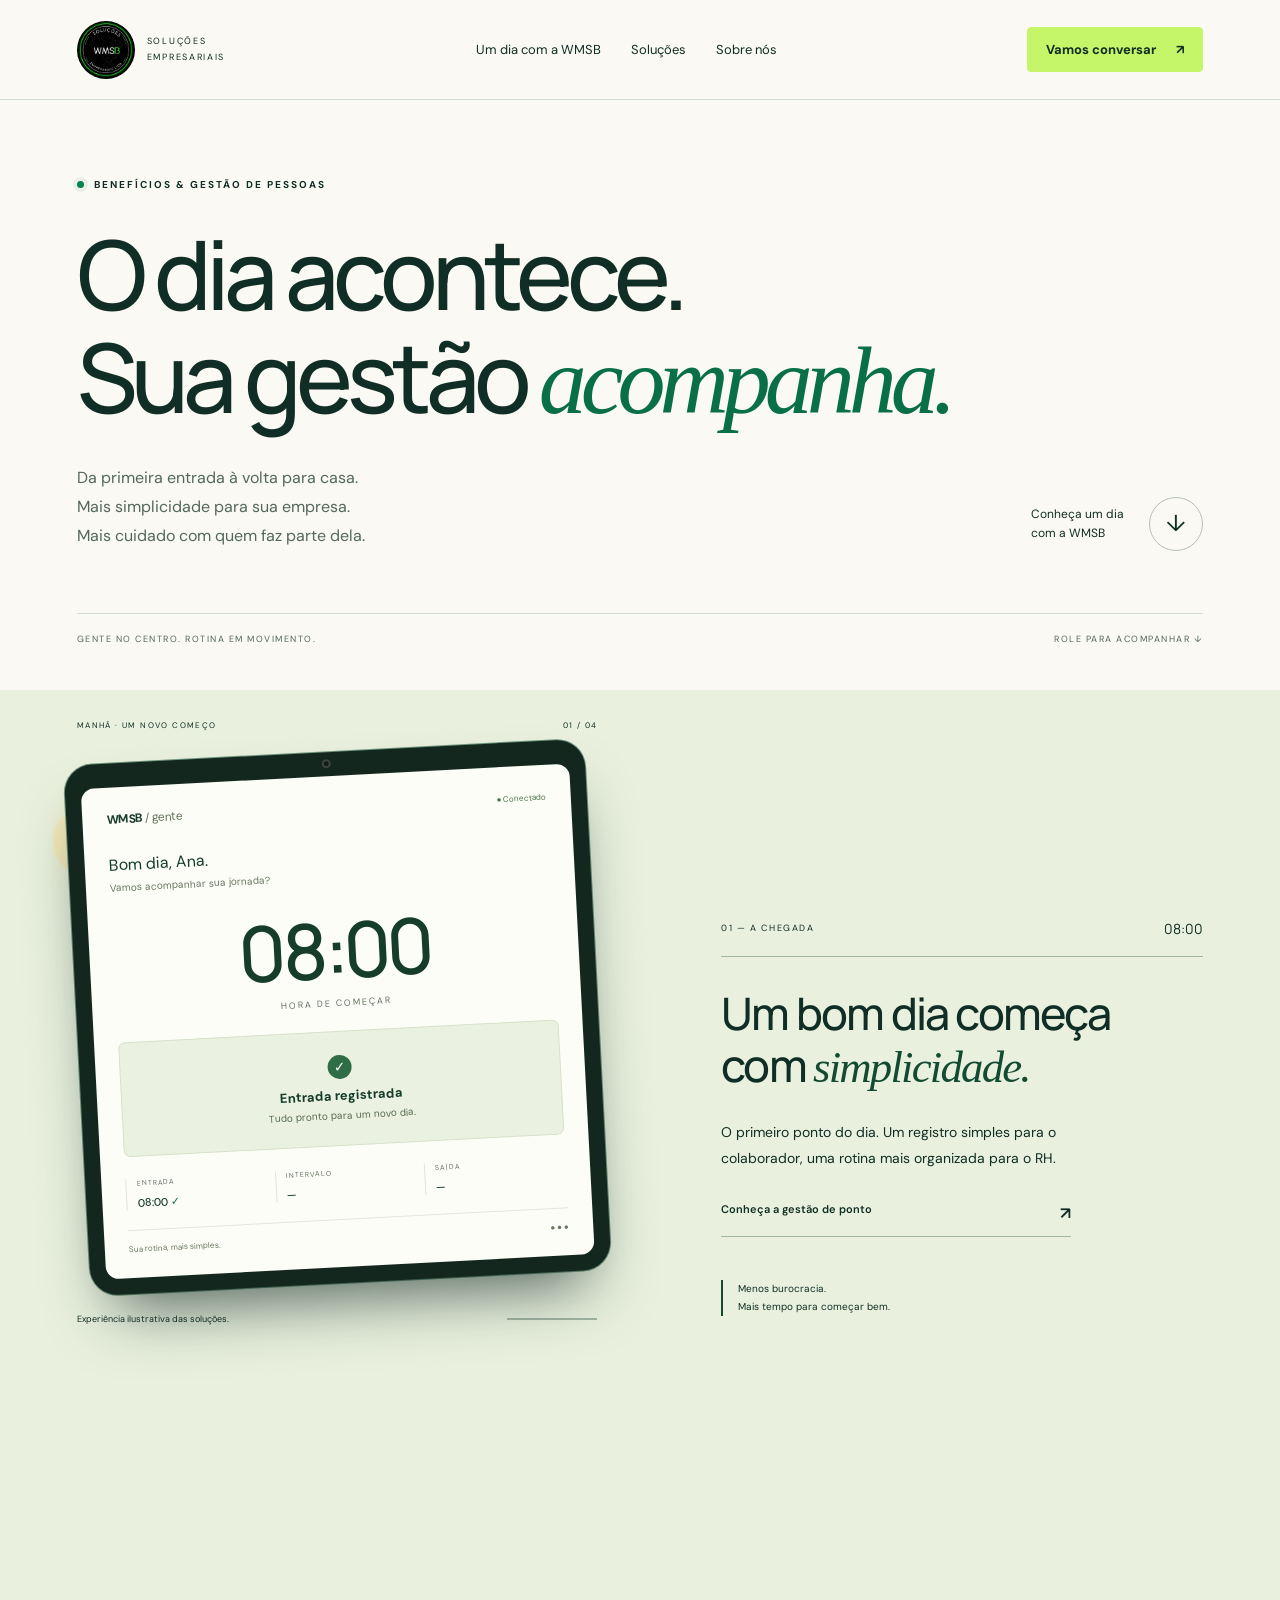
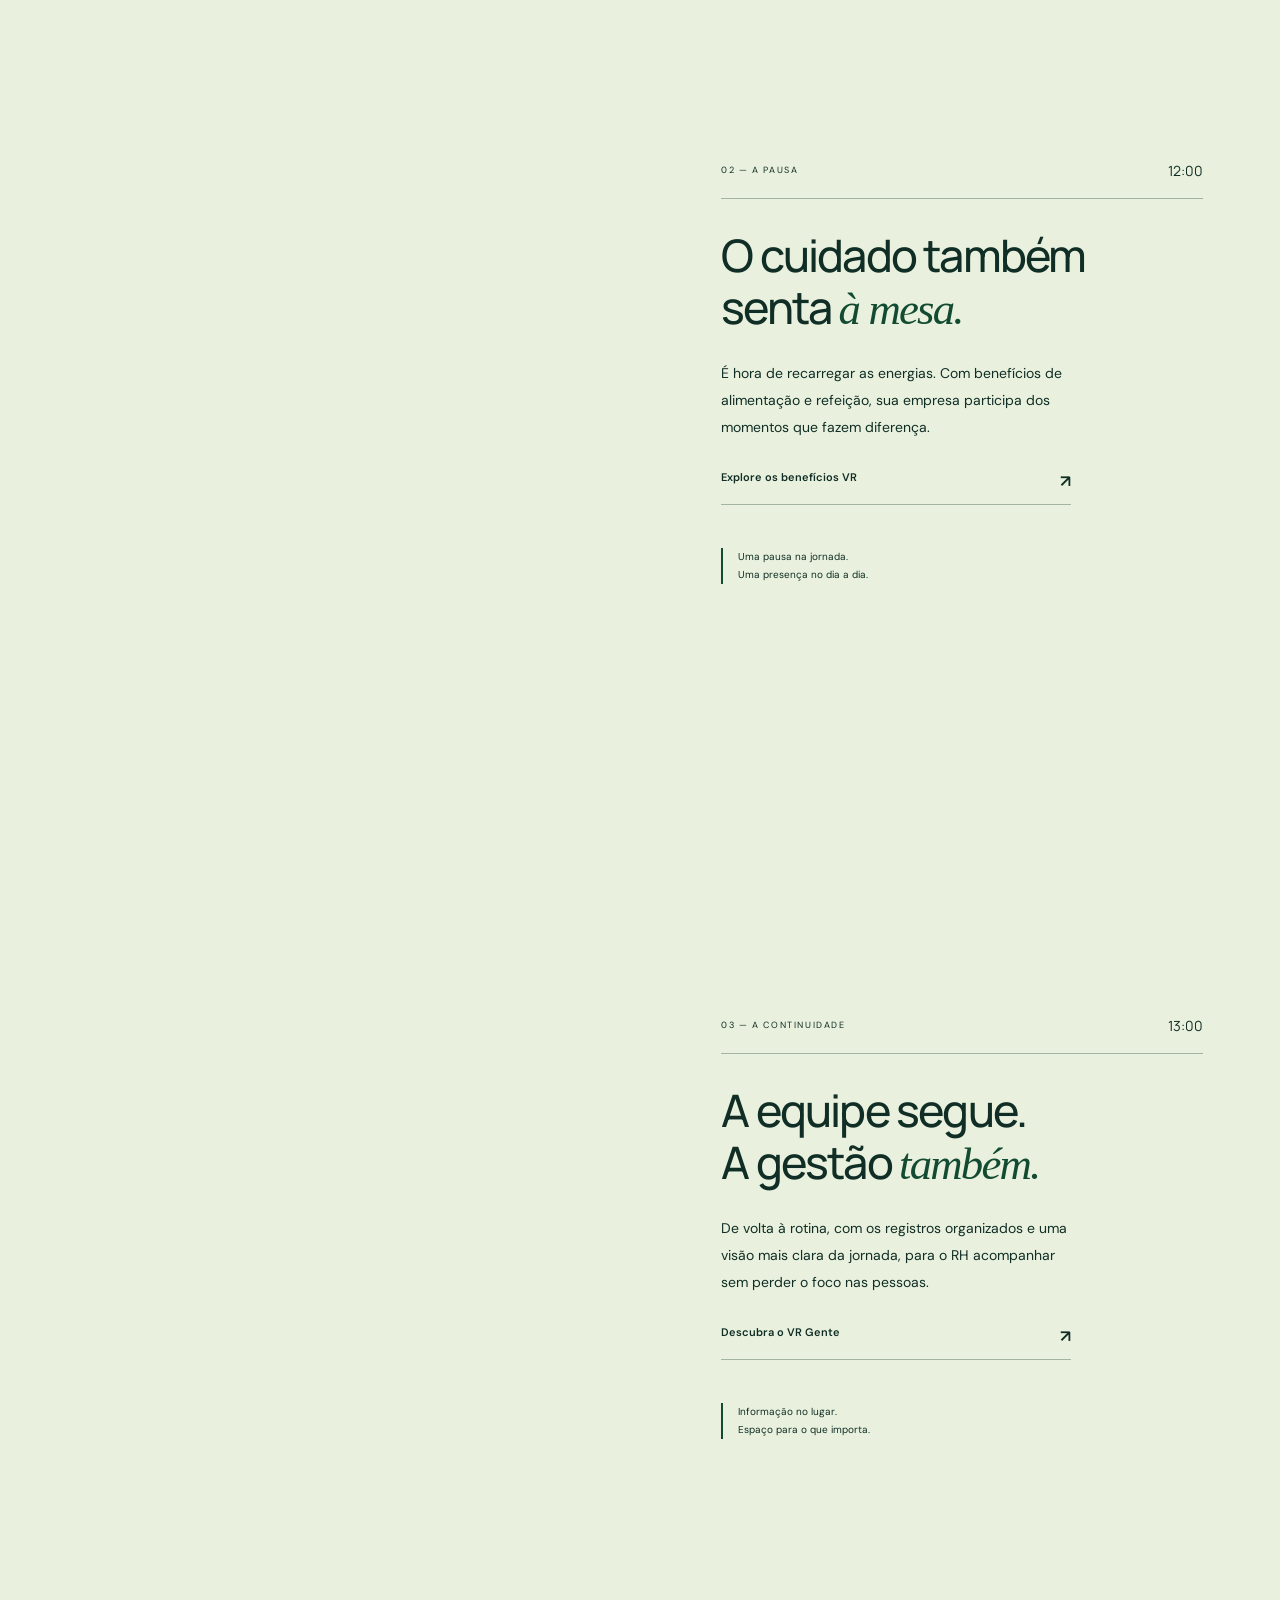
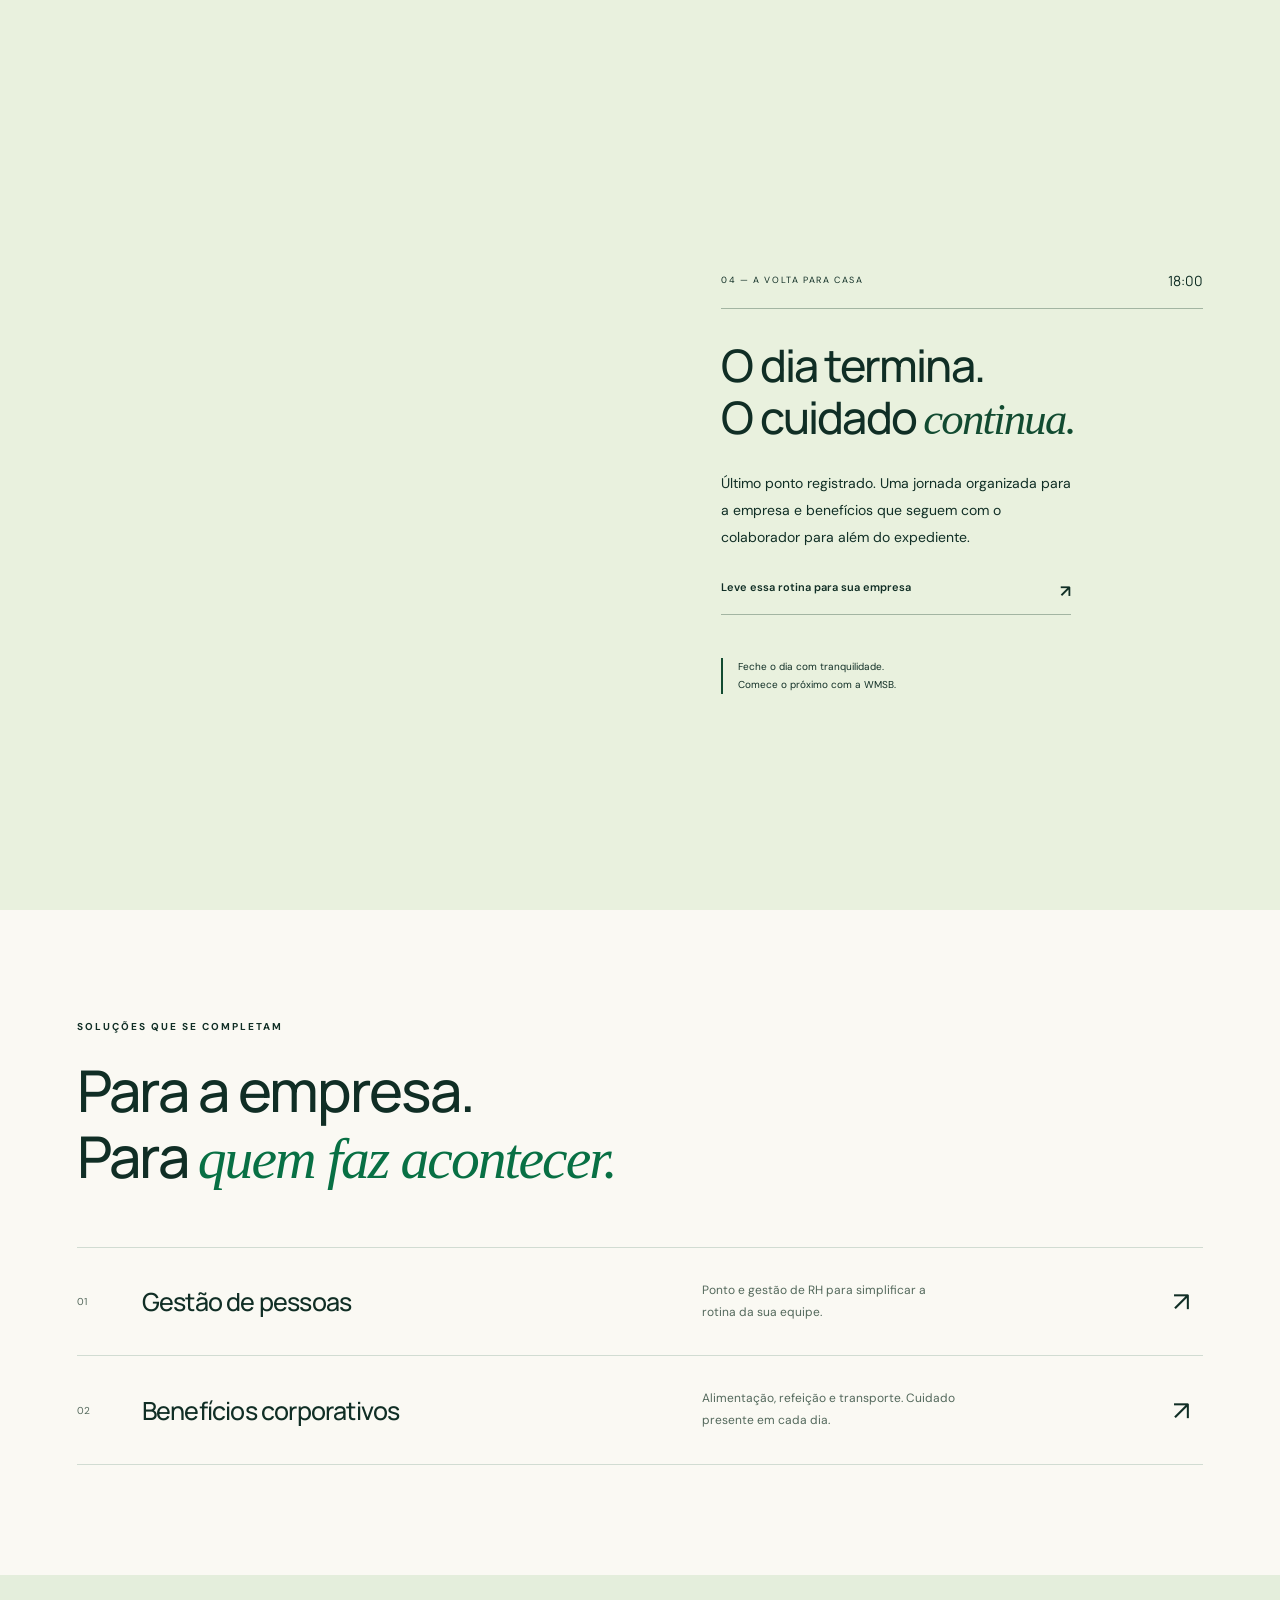
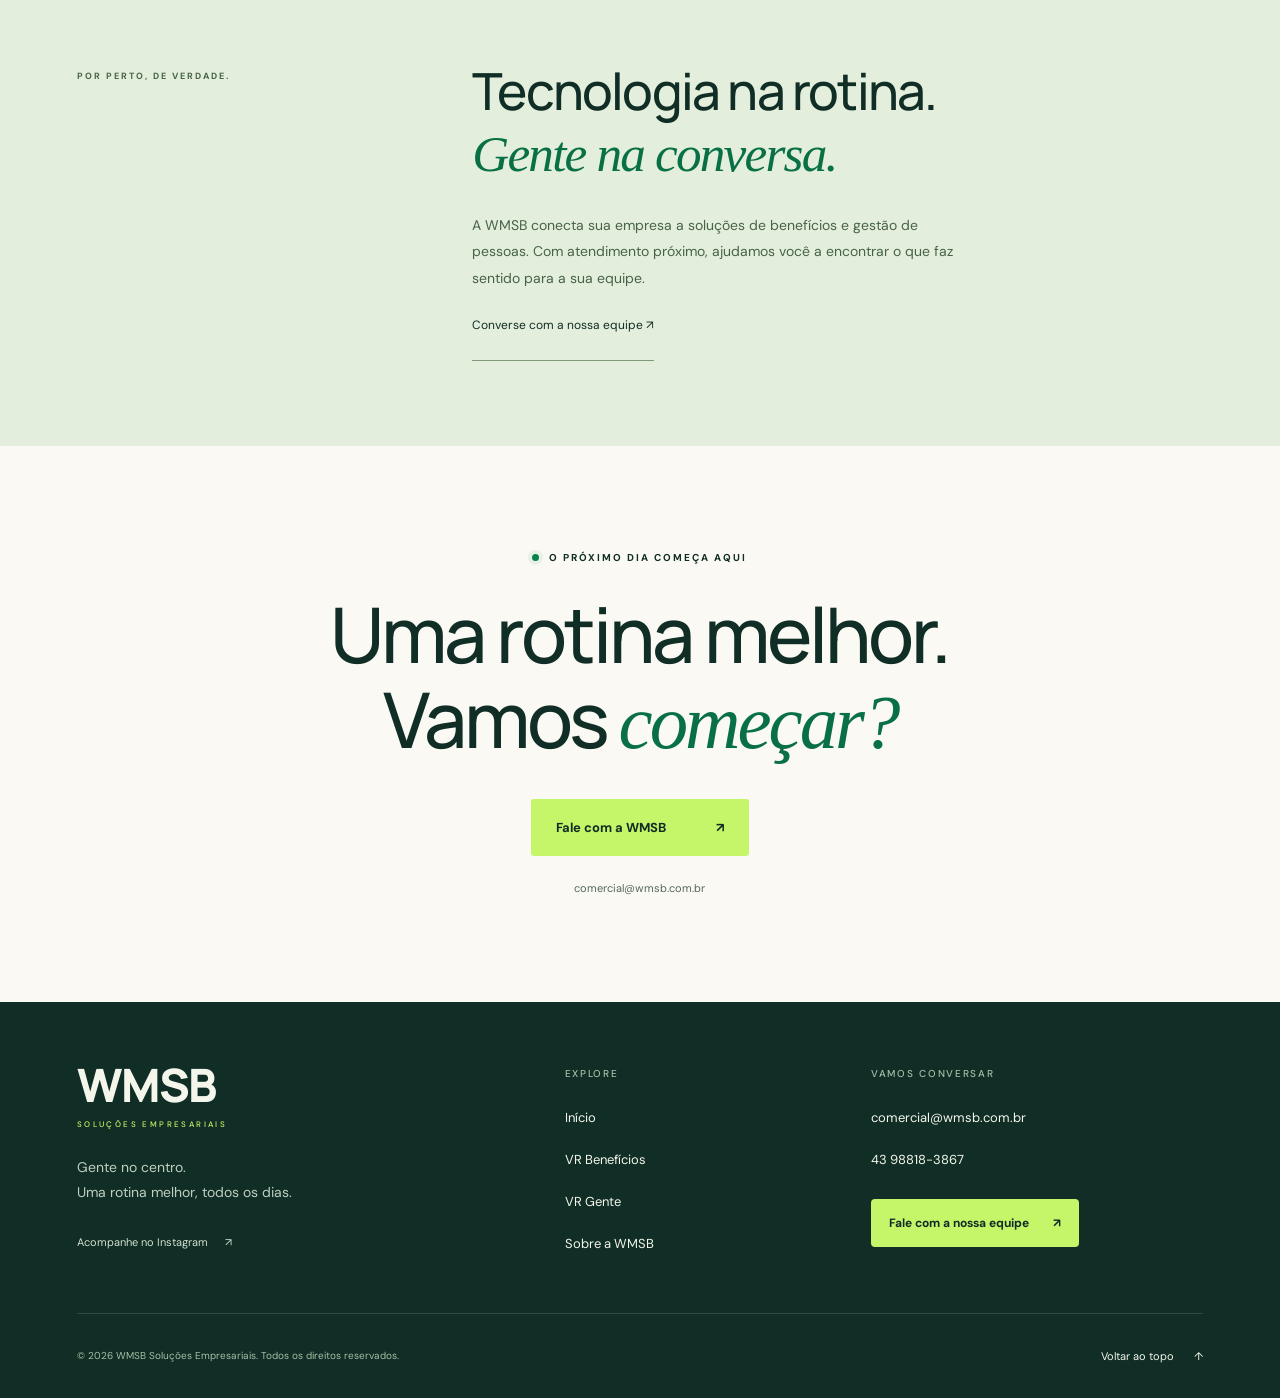
==== commit ccb92a91: "Add files via upload" ====
--- a/index.html
+++ b/index.html
@@ -9,7 +9,7 @@
 <main id="conteudo">
 <section class="hero wrap" id="inicio"><div class="eyebrow"><span class="dot"></span> BENEFÍCIOS & GESTÃO DE PESSOAS</div><h1>O dia acontece.<br>Sua gestão <em>acompanha.</em></h1><div class="hero-bottom"><p>Da primeira entrada à volta para casa.<br>Mais simplicidade para sua empresa.<br>Mais cuidado com quem faz parte dela.</p><a class="round-link" href="#jornada"><span>Conheça um dia<br>com a WMSB</span><span class="circle" aria-hidden="true">↓</span></a></div><div class="hero-rule"><span>GENTE NO CENTRO. ROTINA EM MOVIMENTO.</span><span>ROLE PARA ACOMPANHAR ↓</span></div></section>
 <div class="journey-intro wrap"><span class="eyebrow">CADA MOMENTO IMPORTA</span><p>Acompanhe um dia<br><em>com a WMSB.</em></p></div>
-<section class="journey" id="jornada" aria-label="Uma jornada com a WMSB"><div class="journey-layout wrap"><div class="device-column"><div class="device-sticky"><div class="device-caption"><span id="day-phase">MANHÃ · UM NOVO COMEÇO</span><span id="scene-number">01 / 04</span></div><div class="tablet" data-scene="0"><div class="camera" aria-hidden="true"></div><div class="screen"><div class="screen-top"><strong>WMSB<span> / gente</span></strong><span class="online">● Conectado</span></div><div class="screen-greeting"><span id="greeting">Bom dia, Ana.</span><small>Vamos acompanhar sua jornada?</small></div><div class="clock" id="clock">08:00</div><div class="clock-label" id="clock-label">Hora de começar</div><div class="screen-content"><div class="confirm-mark" aria-hidden="true">✓</div><strong id="screen-title">Entrada registrada</strong><p id="screen-description">Tudo pronto para um novo dia.</p></div><div class="records"><div><span>ENTRADA</span><strong>08:00 <b>✓</b></strong></div><div><span>INTERVALO</span><strong id="record-break">—</strong></div><div><span>SAÍDA</span><strong id="record-exit">—</strong></div></div><div class="screen-bottom"><span>Sua rotina, mais simples.</span><span>● ● ●</span></div></div></div><div class="device-foot"><span>Experiência ilustrativa das soluções.</span><div class="progress-track"><span id="progress"></span></div></div></div></div>
+<section class="journey" id="jornada" aria-label="Uma jornada com a WMSB"><div class="journey-layout wrap"><div class="device-column"><div class="device-sticky"><div class="day-sky" aria-hidden="true"><div class="day-sun"></div></div><div class="device-caption"><span id="day-phase">MANHÃ · UM NOVO COMEÇO</span><span id="scene-number">01 / 04</span></div><div class="tablet" data-scene="0"><div class="camera" aria-hidden="true"></div><div class="screen"><div class="screen-top"><strong>WMSB<span> / gente</span></strong><span class="online">● Conectado</span></div><div class="screen-greeting"><span id="greeting">Bom dia, Ana.</span><small>Vamos acompanhar sua jornada?</small></div><div class="clock" id="clock">08:00</div><div class="clock-label" id="clock-label">Hora de começar</div><div class="screen-content"><div class="confirm-mark" aria-hidden="true">✓</div><strong id="screen-title">Entrada registrada</strong><p id="screen-description">Tudo pronto para um novo dia.</p></div><div class="records"><div><span>ENTRADA</span><strong>08:00 <b>✓</b></strong></div><div><span>INTERVALO</span><strong id="record-break">—</strong></div><div><span>SAÍDA</span><strong id="record-exit">—</strong></div></div><div class="screen-bottom"><span>Sua rotina, mais simples.</span><span>● ● ●</span></div></div></div><div class="device-foot"><span>Experiência ilustrativa das soluções.</span><div class="progress-track"><span id="progress"></span></div></div></div></div>
 <div class="mobile-clockbar" aria-hidden="true"><span class="mini-brand">WMSB<span> SUA JORNADA</span></span><div class="mini-time" id="mobile-clock">08:00</div><span class="mini-status" id="mobile-status">Entrada registrada</span><div class="mini-progress"><span id="mobile-progress"></span></div></div>
 <div class="chapters">
 <article class="chapter" data-step="0"><div class="chapter-label">01 — A CHEGADA <span>08:00</span></div><h2>Um bom dia começa<br>com <em>simplicidade.</em></h2><p>O primeiro ponto do dia. Um registro simples para o colaborador, uma rotina mais organizada para o RH.</p><a href="vr-gente.html">Conheça a gestão de ponto <span>↗</span></a><div class="chapter-note">Menos burocracia.<br>Mais tempo para começar bem.</div></article>
--- a/story.css
+++ b/story.css
@@ -207,3 +207,46 @@
   .form-grid textarea{min-height:70px;height:70px}
   .form-actions{margin-top:16px}
 }
+
+/* Soleil décoratif : trajectoire pilotée par l’heure du récit. */
+.journey{--sun-x:7%;--sun-y:160px;--sun-color:#ffe18e;--sun-opacity:1}
+.device-sticky{isolation:isolate;padding-top:85px}
+.day-sky{position:absolute;inset:0 -26px 30px;z-index:0;overflow:hidden;pointer-events:none;border-radius:24px}
+.day-sun{position:absolute;left:var(--sun-x);top:var(--sun-y);width:112px;height:112px;transform:translate(-50%,-20%);border-radius:50%;background:var(--sun-color);opacity:var(--sun-opacity);box-shadow:0 0 35px 14px color-mix(in srgb,var(--sun-color) 40%,transparent),0 0 85px 36px color-mix(in srgb,var(--sun-color) 17%,transparent)}
+.day-sun::after{content:'';position:absolute;inset:-28px;border-radius:50%;background:radial-gradient(circle,color-mix(in srgb,var(--sun-color) 20%,transparent),transparent 70%)}
+.device-caption,.device-foot{position:relative;z-index:2}
+.journey .tablet{z-index:1}
+@media(max-width:600px){
+  .journey .device-sticky{padding-top:51px}
+  .day-sky{inset:0 -15px 20px}
+  .day-sun{width:82px;height:82px;top:calc(var(--sun-y) * .75);box-shadow:0 0 26px 10px color-mix(in srgb,var(--sun-color) 40%,transparent),0 0 55px 22px color-mix(in srgb,var(--sun-color) 17%,transparent)}
+}
+@media(max-width:600px) and (max-height:650px){.journey .device-sticky{padding-top:35px}.day-sun{width:66px;height:66px;top:calc(var(--sun-y) * .6)}}
+
+/* Sol mais discreto: menor, translúcido e com halo curto. */
+.day-sky{opacity:.45}
+.day-sun{width:76px;height:76px;box-shadow:0 0 22px 7px color-mix(in srgb,var(--sun-color) 24%,transparent),0 0 45px 14px color-mix(in srgb,var(--sun-color) 8%,transparent)}
+.day-sun::after{inset:-15px;opacity:.4}
+@media(max-width:600px){.day-sun{width:54px;height:54px;box-shadow:0 0 16px 5px color-mix(in srgb,var(--sun-color) 24%,transparent),0 0 30px 9px color-mix(in srgb,var(--sun-color) 8%,transparent)}}
+@media(max-width:600px) and (max-height:650px){.day-sun{width:44px;height:44px}}
+
+
+/* Tamanho original: o sol ocupa o fundo, sem aumentar a altura do tablet. */
+@media(min-width:601px){
+  .device-sticky{padding:30px 0;top:max(8px,calc((100dvh - 620px)/2))}
+  .journey .tablet{max-width:none;margin-inline:0}
+  .day-sky{inset:-32px -26px 30px}
+}
+@media(min-width:601px) and (max-width:900px){
+  .device-sticky{top:max(8px,calc((100dvh - 560px)/2))}
+}
+
+/* Arco do sol contido na área visível do tablet no celular. */
+@media(max-width:600px){
+  .day-sky{inset:8px -10px 20px}
+  .day-sun{top:calc(12px + var(--sun-y) * .35);left:clamp(30px,var(--sun-x),calc(100% - 30px));transform:translateX(-50%)}
+}
+@media(max-width:600px) and (max-height:650px){
+  .day-sky{inset:6px -10px 16px}
+  .day-sun{top:calc(8px + var(--sun-y) * .25)}
+}
